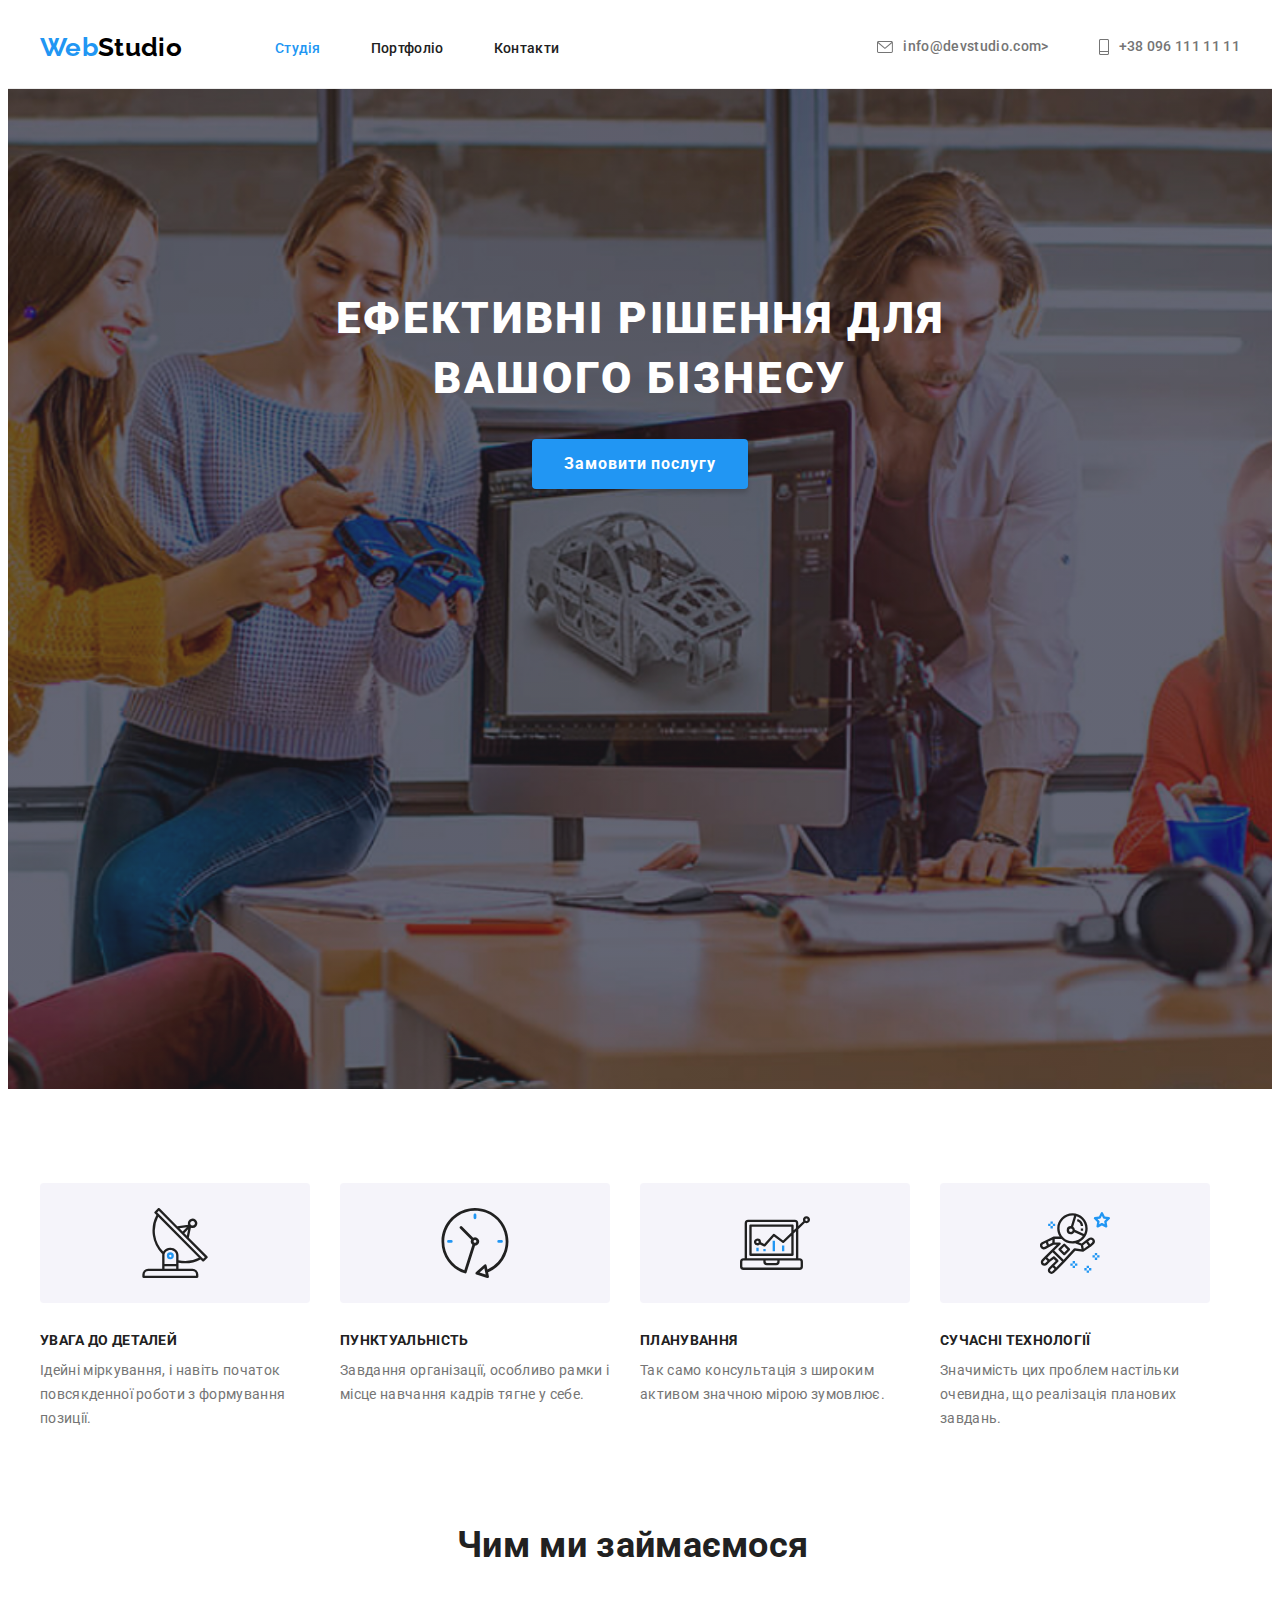
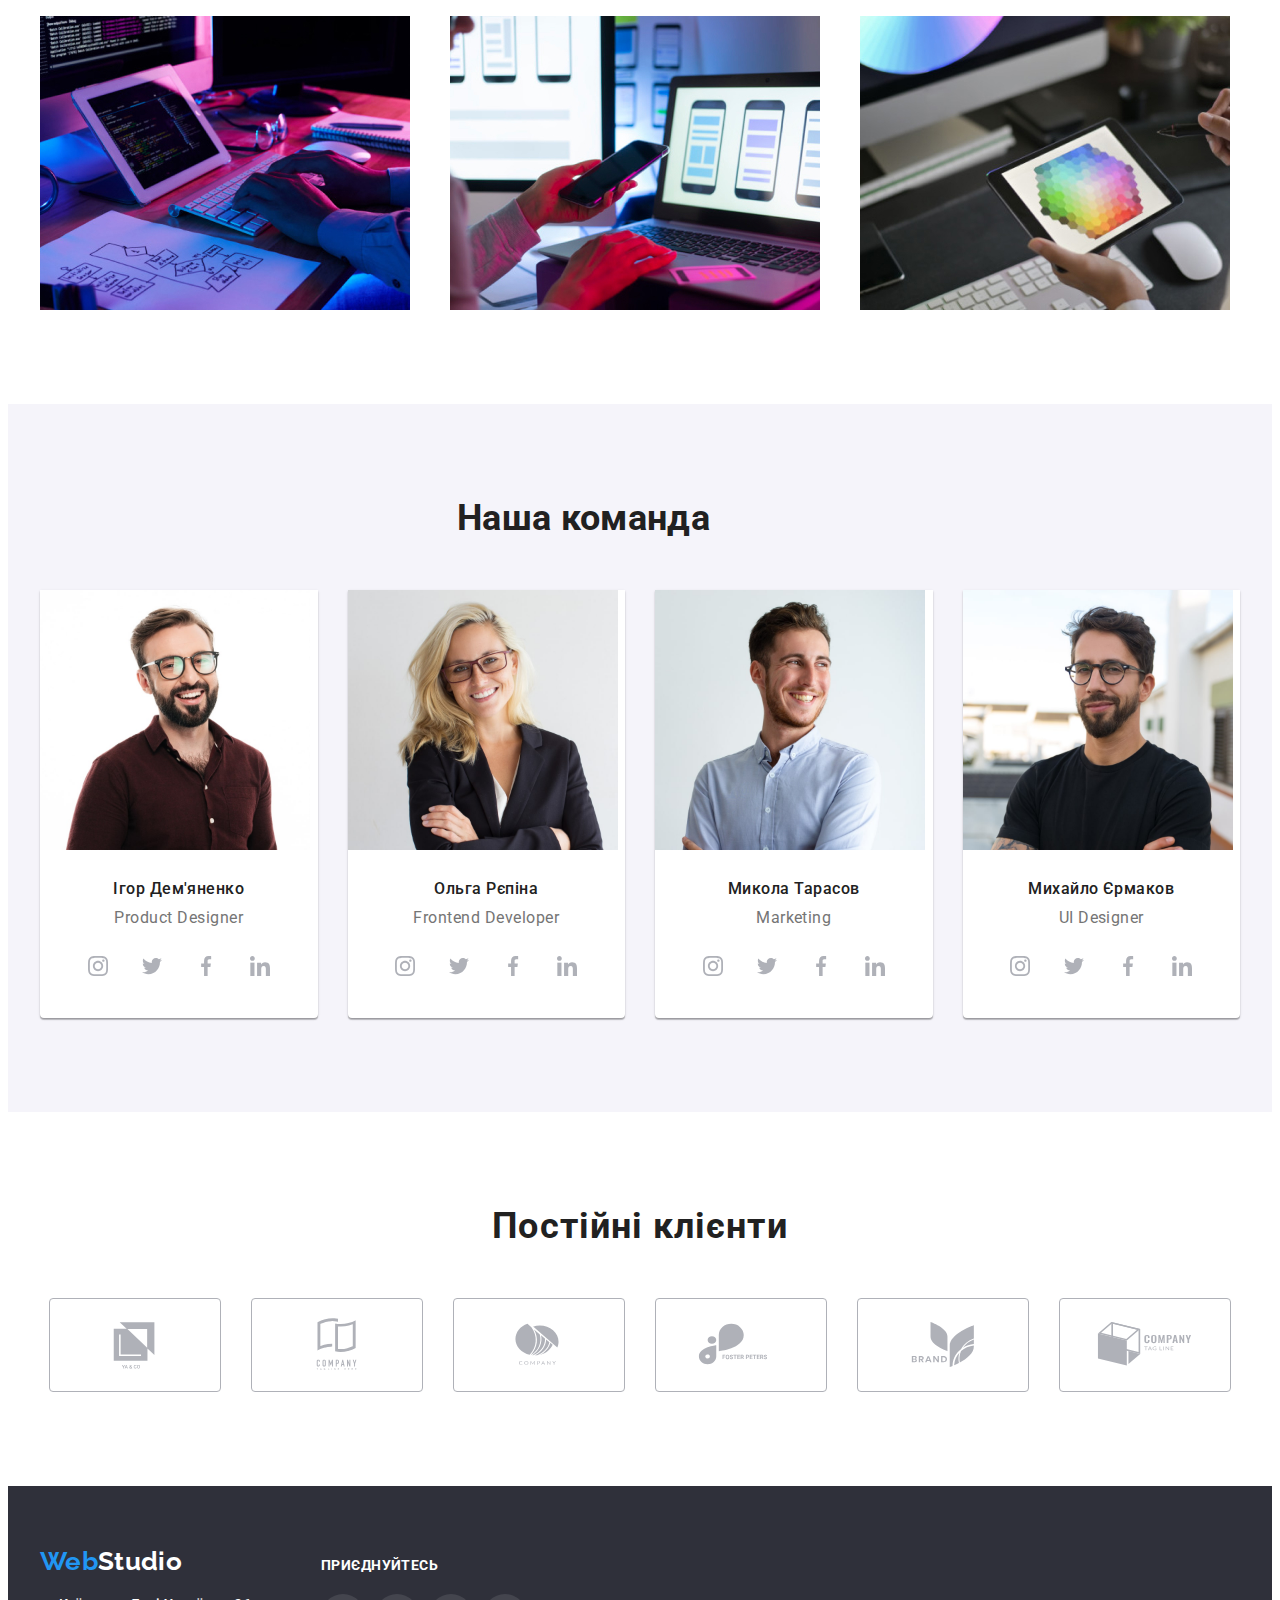
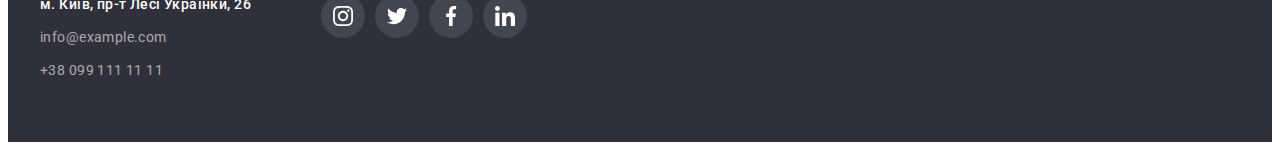
==== index.html @ e4e2955c "update" ====
<!DOCTYPE html>
<html lang="en">
<head>
    <meta charset="UTF-8">
    <meta http-equiv="X-UA-Compatible" content="IE=edge">
    <meta name="viewport" content="width=device-width, initial-scale=1.0">
    <title>Document</title>
    <link rel="stylesheet" href="https://cdnjs.cloudflare.com/ajax/libs/modern-normalize/1.1.0/modern-normalize.min.css"
        integrity="sha512-wpPYUAdjBVSE4KJnH1VR1HeZfpl1ub8YT/NKx4PuQ5NmX2tKuGu6U/JRp5y+Y8XG2tV+wKQpNHVUX03MfMFn9Q=="
        crossorigin="anonymous" referrerpolicy="no-referrer" />
    <link rel="stylesheet" href="./css/style.css">
    <link rel="preconnect" href="https://fonts.googleapis.com">
    <link rel="preconnect" href="https://fonts.gstatic.com" crossorigin>
    <link href="https://fonts.googleapis.com/css2?family=Raleway:wght@700&family=Roboto:wght@400;500;700;900&display=swap"
        rel="stylesheet">
</head>
<body>
    <header class="header">
        <div class="container header-container"> 
<nav class="header-nav">
    <a href="" class="logo">Web<span class="header-logo">Studio</span> </a>

    <ul class="site-nav">
        <li class="header-item"><a href="./index.html" class="link current">Студія</a></li>
        <li class="header-item"><a href="./portfolio.html" class="link">Портфоліо</a></li>
        <li class="header-item"><a href="" class="link">Контакти</a></li>

    </ul>
</nav>
     <ul class="auth-nav">
       <li><a href="mailto:info@devstudio.com" class="auth-link">
        <svg class="auth-nav-icon" width="16" height="12">
            <use href="./img/symbol-defs.svg#icon-envelope"></use>
        </svg>
        info@devstudio.com>
        
       </a></li>
       <li><a href="tel:+380961111111" class="auth-link auth-tel">
        <svg class="auth-nav-icon" width="10" height="16">
            <use href="./img/symbol-defs.svg#icon-vector"></use>
        </svg>
        +38 096 111 11 11</a></li>

     </ul>
        </div>
       
    </header >
    <main>
        <section class="hero section">
            <div class="container">
                <h1 class="hero-title">ЕФЕКТИВНІ РІШЕННЯ ДЛЯ ВАШОГО БІЗНЕСУ</h1>
                <button type="button" class="hero-btn">Замовити послугу</button>


            </div>
           
        </section>
        
            
           
       
        <section class="advantages section">
            <div class="container">
                <ul class="advantages-list">
                    <li class="advantages-item icon-antenna">
                        <h3 class="advantages-title">УВАГА ДО ДЕТАЛЕЙ</h3>
                        <p class="advantages-text">Ідейні міркування, і навіть початок повсякденної роботи з формування позиції.</p>
                    </li>
                    <li class="advantages-item icon-clock">
                        <h3 class="advantages-title">ПУНКТУАЛЬНІСТЬ</h3>
                        <p class="advantages-text">Завдання організації, особливо рамки і місце навчання кадрів тягне у себе.</p>
                    </li>
                    <li class="advantages-item icon-diagram">
                        <h3 class="advantages-title">ПЛАНУВАННЯ</h3>
                        <p class="advantages-text">Так само консультація з широким активом значною мірою зумовлює.</p>
                    </li>
                    <li class="advantages-item icon-astronaut">
                        <h3 class="advantages-title">СУЧАСНІ ТЕХНОЛОГІЇ</h3>
                        <p class="advantages-text">Значимість цих проблем настільки очевидна, що реалізація планових завдань.</p>
                    </li>
                
                </ul>

            </div>
    


        </section>
        <section class="activity section">
        <div class="container">
            <h2 class="title">Чим ми займаємося</h2>
            <ul class="activity-list">
                <li class="activity-item"><img src="./img/img.jpg" alt="програміст за своїм робочим столом" width="370" height="294"></li>
                <li class="activity-item"><img src="./img/img2.jpg" alt="разробка мобільного додатку" width="370" height="294"></li>
                <li class="activity-item"><img src="./img/img3.jpg" alt="палітра на планшеті" width="370" height="294"></li>
            </ul>

        </div>
           
        </section>
        <section class="team section">
            <div class="container">
                <h2 class="title">Наша команда</h2>
                <ul class="team-list">
                    <li class="team-item">
                    
                        <img src="./img/people-img-1.jpg" alt="фотографія Ігоря Дем'яненко" width="270" height="260">
                        <div class="team-title-text">
                            <h3 class="team-title">Ігор Дем'яненко</h3>
                            <p class="team-text">Product Designer</p>
                            <ul class="team-soc list">
                                <li class="team-soc-item">
                                    <a href="" class="team-soc-link">
                                        <svg class="team-soc-icon" width="20" height="20">
                                            <use href="./img/symbol-defs.svg#icon-instagram"></use>
                                        </svg>
                        
                                    </a>
                                </li>
                                <li class="team-soc-item">
                                    <a href="" class="team-soc-link">
                                       
                                            <svg class="team-soc-icon"  width="20" height="20">
                                                <use href="./img/symbol-defs.svg#icon-twitter"></use>
                                            </svg>
                                        
                                        </a>
                                   
                                </li>
                                <li class="team-soc-item">
                                    <a href="" class="team-soc-link">
                                        <svg class="team-soc-icon"  width="20" height="20">
                                            <use href="./img/symbol-defs.svg#icon-facebook"></use>
                                        </svg>
                                    </a>
                                </li>
                                <li class="team-soc-item">
                                    <a href="" class="team-soc-link">
                                        <svg class="team-soc-icon"  width="20" height="20">
                                            <use href="./img/symbol-defs.svg#icon-linkedin"></use>
                                        </svg>
                                    </a>
                                </li>

                            </ul>

                        </div>
                       
                    </li>
                    <li class="team-item">
                        <img src="./img/people-img-2.jpg" alt="фотографія Ольги Рєпіної" width="270" height="260">
                        <div class="team-title-text">
                        <h3 class="team-title">Ольга Рєпіна</h3>
                        <p class="team-text">Frontend Developer</p>
                        <ul class="team-soc list">
                            <li class="team-soc-item">
                                <a href="" class="team-soc-link">
                                    <svg class="team-soc-icon"  width="20" height="20">
                                        <use href="./img/symbol-defs.svg#icon-instagram"></use>
                                    </svg>
                        
                                </a>
                            </li>
                            <li class="team-soc-item">
                                <a href="" class="team-soc-link">
                        
                                    <svg class="team-soc-icon"  width="20" height="20">
                                        <use href="./img/symbol-defs.svg#icon-twitter"></use>
                                    </svg>
                        
                                </a>
                                
                            </li>
                            <li class="team-soc-item">
                                <a href="" class="team-soc-link">
                                    <svg class="team-soc-icon"  width="20" height="20">
                                        <use href="./img/symbol-defs.svg#icon-facebook"></use>
                                    </svg>
                                </a>
                            </li>
                            <li class="team-soc-item">
                                <a href="" class="team-soc-link">
                                    <svg class="team-soc-icon"  width="20" height="20">
                                        <use href="./img/symbol-defs.svg#icon-linkedin"></use>
                                    </svg>
                                </a>
                            </li>
                        
                        </ul>
                        </div>
                        
                    </li>
                    <li class="team-item">
                        <img src="./img/people-img-3.jpg" alt="фотографія Миколи Тарасова" width="270" height="260">
                        <div class="team-title-text">
                        <h3 class="team-title">Микола Тарасов</h3>
                        <p class="team-text">Marketing</p>
                        <ul class="team-soc list">
                            <li class="team-soc-item">
                                <a href="" class="team-soc-link">
                                    <svg class="team-soc-icon"  width="20" height="20">
                                        <use href="./img/symbol-defs.svg#icon-instagram"></use>
                                    </svg>
                        
                                </a>
                            </li>
                            <li class="team-soc-item">
                                <a href="" class="team-soc-link">
                        
                                    <svg class="team-soc-icon"  width="20" height="20">
                                        <use href="./img/symbol-defs.svg#icon-twitter"></use>
                                    </svg>
                        
                                </a>
                                
                            </li>
                            <li class="team-soc-item">
                                <a href="" class="team-soc-link">
                                    <svg class="team-soc-icon"  width="20" height="20">
                                        <use href="./img/symbol-defs.svg#icon-facebook"></use>
                                    </svg>
                                </a>
                            </li>
                            <li class="team-soc-item">
                                <a href="" class="team-soc-link">
                                    <svg class="team-soc-icon"  width="20" height="20">
                                        <use href="./img/symbol-defs.svg#icon-linkedin"></use>
                                    </svg>
                                </a>
                            </li>
                        
                        </ul>
                        </div>
                        
                    </li>
                    <li class="team-item">
                        <img src="./img/people-img-4.jpg" alt="фотографія Михайла Єрмакова" width="270" height="260">
                        <div class="team-title-text">
                        <h3 class="team-title">Михайло Єрмаков</h3>
                        <p class="team-text">UI Designer</p>
                        <ul class="team-soc list">
                            <li class="team-soc-item">
                                <a href="" class="team-soc-link">
                                    <svg class="team-soc-icon"  width="20" height="20">
                                        <use href="./img/symbol-defs.svg#icon-instagram"></use>
                                    </svg>
                        
                                </a>
                            </li>
                            <li class="team-soc-item">
                                <a href="" class="team-soc-link">
                        
                                    <svg class="team-soc-icon"  width="20" height="20">
                                        <use href="./img/symbol-defs.svg#icon-twitter"></use>
                                    </svg>
                        
                                </a>
                                
                            </li>
                            <li class="team-soc-item">
                                <a href="" class="team-soc-link">
                                    <svg class="team-soc-icon"  width="20" height="20">
                                        <use href="./img/symbol-defs.svg#icon-facebook"></use>
                                    </svg>
                                </a>
                            </li>
                            <li class="team-soc-item">
                                <a href="" class="team-soc-link">
                                    <svg class="team-soc-icon"  width="20" height="20">
                                        <use href="./img/symbol-defs.svg#icon-linkedin"></use>
                                    </svg>
                                </a>
                            </li>
                        
                        </ul>
                        </div>
                       
                    </li>
                </ul>

            </div>
            
        
        </section>
        <section class="section customers">
            <div class="container">
                <h2 class="customers-title">Постійні клієнти</h2>
              
                    <ul class="customer-list">
                        <li class="customers-item"><a href="" class="customers-link">
                                <svg class="customers-icon" width="106" height="60">
                                    <use href="./img/symbol-defs.svg#icon-client1"></use>
                                </svg>
                
                            </a></li>
                        <li class="customers-item"><a href="" class="customers-link">
                                <svg class="customers-icon" width="106" height="60">
                                    <use href="./img/symbol-defs.svg#icon-client2"></use>
                                </svg>
                
                            </a></li>
                        <li class="customers-item"><a href="" class="customers-link">
                                <svg class="customers-icon" width="106" height="60">
                                    <use href="./img/symbol-defs.svg#icon-client3"></use>
                                </svg>
                            </a></li>
                        <li class="customers-item"><a href="" class="customers-link">
                                <svg class="customers-icon" width="106" height="60">
                                    <use href="./img/symbol-defs.svg#icon-client4"></use>
                                </svg>
                            </a></li>
                        <li class="customers-item"><a href="" class="customers-link">
                                <svg class="customers-icon" width="106" height="60">
                                    <use href="./img/symbol-defs.svg#icon-client5"></use>
                                </svg>
                            </a></li>
                        <li class="customers-item"><a href="" class="customers-link">
                                <svg class="customers-icon" width="106" height="60">
                                    <use href="./img/symbol-defs.svg#icon-client6"></use>
                                </svg>
                            </a></li>
                    </ul>
                
                
               


            </div>
           
        </section>
    </main>
    <footer class="footer">
       
        <div class="container footer-container">
            <div class="footer-address">
                <a href="" class="logo logo-footer">Web<span class="footer-logo">Studio</span> </a>
                <address class="footer-adrs">
                    <ul>
                        <li class="footer-item"><a href="https://goo.gl/maps/gUoSjLZ9ERS9RMpM6" target="blank"
                                rel="noopener noreferrer nofollow" class="address link">м. Київ, пр-т Лесі Українки, 26</a></li>
                        <li class="footer-item"><a href="mailto:info@example.com" class="link-footer">info@example.com</a></li>
                        <li class="footer-item"><a href="tel:+380991111111" class="link-footer">+38 099 111 11 11</a></li>
                
                    </ul>
                </address>

            </div>
          
            <div class="footer-social">
            
                <p class="footer-title">
                    ПРИЄДНУЙТЕСЬ
            
                </p>
            
                <ul class="footer-soc list">
                    <li class="footer-soc-item">
                        <a href="" class="footer-soc-link">
                            <svg class="footer-soc-icon"  width="20" height="20">
                                <use href="./img/symbol-defs.svg#icon-instagram"></use>
                            </svg>
            
                        </a>
                    </li>
                    <li class="footer-soc-item">
                        <a href="" class="footer-soc-link">
                            <svg class="footer-soc-icon" width="20" height="20">
                                <use href="./img/symbol-defs.svg#icon-twitter"></use>
                            </svg>
            
                        </a>
                    </li>
                    <li class="footer-soc-item">
                        <a href="" class="footer-soc-link">
                            <svg class="footer-soc-icon"  width="20" height="20">
                                <use href="./img/symbol-defs.svg#icon-facebook"></use>
                            </svg>
            
                        </a>
                    </li>
                    <li class="footer-soc-item">
                        <a href="" class="footer-soc-link">
                            <svg class="footer-soc-icon"  width="20" height="20">
                                <use href="./img/symbol-defs.svg#icon-linkedin"></use>
                            </svg>
            
                        </a>
                    </li>
            
                </ul>
            </div>

        </div>
        
       
       
           
      
    
    </footer>
    
    
    
    
    </body>
    
    </html>
---- css/style.css ----
:root{
        --primary-text-color: #757575;
        --title-color: #212121;
        --accent-color: #2196F3;
        --bg-white-color: #F5F5F5;
        --primary-white-color: #FFFFFF;
        --hero-footer-bg-color: #2F303A;
        --team-bg-color: #F5F4FA;
        --button-bg-color: #188CE8;
        --footer-mail-tel-color: rgba(255, 255, 255, 0.6);
        --bg-bt-portfolio: #F5F4FA;
        --border-bottom-color: #ECECEC;
        --team-icon: #AFB1B8;


}
p, h1, h2, h3, h4, h5, h6{
        margin: 0;
}
ul, ol{
        margin: 0;
        padding-left: 0;
}


li {
        list-style: none;
}

body {
        background-color: var(--primary-white-color);
        font-family: Roboto, sans-serif;
        letter-spacing: 0.02em;

        
}

a{
        text-decoration: none;
}

img{
        display: block;
        max-width: 100%;
        height: auto;
}
/* стилі для index.html */

.section{
        padding-top: 94px;
        padding-bottom: 94px;
}


.container{
width: 1200px;
margin-left: auto;
margin-right: auto;
padding-left: 15px;
padding-right: 15px;
}

/* ------------HEADER----------- */

.header{
        padding-top: 24px;
        padding-bottom: 25px;
        border-bottom: 1px solid var(--border-bottom-color);
        
 
}
.header-container{
        display: flex;
        align-items: center;
       
}
.header-nav{
        display: flex;
        align-items: center;
}
.site-nav{
        display: flex;
}
.auth-nav{
        display: flex;
        margin-left: auto;
        align-items: center;
        
}
.auth-tel{
        margin-left: 50px;
}
.header-item:not(:last-child) {
        margin-right: 50px;
}
.logo{
        margin-right: 93px;
}



/* logo */


.logo {
        font-weight: 700;
        font-size: 26px;
        line-height: 1.19;
       
        
      
        color: var(--accent-color);
        font-family: Raleway, cursive;
}

.header-logo {
        color: #000000;
        font-family: Raleway, cursive;
        
}


/* site nav */


.link 
{
        font-weight: 500;
        font-size: 14px;
        line-height: 1.14;
        color: var(--title-color);
        display: inline-block;
        background-color: transparent;
        
      
}
.current {
        color: var(--accent-color);
}


/* auth nav */
.auth-link{
        font-weight: 500;
        font-size: 14px;
        line-height: 1.14;
        color: var(--primary-text-color);
        display: flex;
        align-items: center;
        justify-content: center;
        
        
} 



.auth-link:hover, .auth-link:focus{
        color: var(--accent-color);
}

.auth-nav-icon{
        display: flex;
        align-items: center;
        margin-right: 10px;
        fill: currentColor;
}




/* hero */
.hero{
        background-color: var(--hero-footer-bg-color);
        text-align: center;
        padding-top: 200px;
        padding-bottom: 200px;
        margin-right: auto;
        margin-left: auto;
        
        height: 600px;
        

}
.hero{
        max-width: 1600px;
        background-image: linear-gradient(
                rgba(47, 48, 58, 0.4),
                rgba(47, 48, 58, 0.4)
                ),
        url(../img/hero-bg.jpg);
        background-repeat: no-repeat;
        background-position: center;
        background-size: cover;
}



.hero-title{
        max-width: 696px;
        font-weight: 900;
        font-size: 44px;
        line-height: 1.36;
       
        letter-spacing: 0.06em;
        margin-bottom: 30px;
        margin-right: auto;
        margin-left: auto;

        
       
        color: var(--primary-white-color);
}

.hero-btn{
       
        color: var(--primary-white-color);
        background-color: var(--accent-color);
        cursor: pointer;
        font-family: 'Roboto';
        font-weight: 700;
        font-size: 16px;
        line-height: 1.87;
        letter-spacing: 0.06em;
        border: 1px solid transparent;
        border-radius: 4px;
        box-shadow: 0px 4px 4px rgba(0, 0, 0, 0.15);
        
        padding: 10px 32px;
        display: inline-block;
        min-width: 200px;
        border: none;

}
        

.hero-btn:hover, .hero-btn:focus{
        background-color: var(--button-bg-color);
}




/* advantages */


.advantages-list{
        display: flex;
}

.advantages-item:not(:last-child){
        margin-right: 30px;

}



.advantages .activity{
        background-color: var(--bg-white-color);

}
.advantages-title{
        font-weight: 700;
        font-size: 14px;
        line-height: 1.14;
      
        color: var(--title-color);
        margin-bottom: 10px;
}
.advantages-text{
       
        font-size: 14px;
        line-height: 1.71;
        color: var(--primary-text-color);
        max-width: 270px;
        
}
.advantages-item::before{
        content: "";
        display: block;
        height: 120px;
        background-size: contain;
        margin-bottom: 30px;
       
        background: var(--team-bg-color);
        border-radius: 4px;
        
}
.icon-antenna::before{
        background-image: url(../img/antenna.svg);
        background-repeat: no-repeat;
        background-position: center;
}
.icon-clock::before{
        background-image: url(../img/clock.svg);
        background-repeat: no-repeat;
        background-position: center;
}
.icon-diagram::before{
        background-image: url(../img/diagram.svg);
        background-repeat: no-repeat;
        background-position: center;
}
.icon-astronaut::before{
        background-image: url(../img/astronaut.svg);
        background-repeat: no-repeat;
        background-position: center;

}
/* title */


.activity-list{
        display: flex;
        column-gap: 30px;
        
}
.activity-item{
        width: calc((100% - 60px) / 3);
}
.activity{
        padding-top: 0;
}
.title{
        font-weight: 700;
        font-size: 36px;
        line-height: 1.16;
        color: var(--title-color);
        max-width: 366px;
        margin-right: auto;
        margin-left: auto;
        margin-bottom: 50px;
}

/* team */
.team{
        background-color: var(--team-bg-color);
        
}
.team-title{
        font-weight: 500;
        font-size: 16px;
        line-height: 1.18;
        text-align: center;
        letter-spacing: 0.03em;
        color: var(--title-color);
        min-width: 264px;
        margin-right: 0;
        
        
   
        
        
}
        
.team-list{
        display: flex;
        column-gap: 30px;
}
.team-item{
        background-color: #FFFFFF;
        box-shadow: 0px 1px 3px rgba(0, 0, 0, 0.12), 0px 1px 1px rgba(0, 0, 0, 0.14), 0px 2px 1px rgba(0, 0, 0, 0.2);
        border-radius: 0px 0px 4px 4px;
        width: calc((100% - 90px) / 4);

       
}

.team-text{
        
        font-size: 16px;
        line-height: 1.18;
        text-align: center;
        letter-spacing: 0.03em;
        color: var(--primary-text-color);
        margin-top: 10px;
        margin-bottom: 16px;
       
       
}
.team-title-text{
        padding-top: 30px;
        padding-bottom: 30px;
        
}
.team-soc{
        display: flex;
        justify-content: center;
        gap: 10px;
        
}


.team-soc-link{
        width: 44px;
        height: 44px;
        border-radius: 50%;
        background-color: var(--primary-white-color);

        display: flex;
        align-items: center;
        justify-content: center;
        


}
.team-soc-link:hover, .team-soc-link:focus{
        background-color: var(--accent-color);

}
.team-soc-link:hover .team-soc-icon, .team-soc-link:focus .team-soc-icon  {
        fill: var(--primary-white-color);
}
.team-soc-icon{
        fill: var(--team-icon) ;
}

/* customers */

.customers-title{
        font-weight: 700;
        font-size: 36px;
        line-height: 1.16;
        text-align: center;
        letter-spacing: 0.03em;
        color: var(--title-color);
        margin-bottom: 50px;
}

.customers-icon{
        fill: var(--team-icon);
}

.customers-link{
        width: 170px;
        height: 92px;
        display: flex;
        justify-content: center;
        align-items: center;
        

        border: 1px solid #AFB1B8;
        border-radius: 4px;
        
}
.customers-link:hover, .customers-link:focus{
        color: var(--accent-color);
        border-color: var(--accent-color)

}
.customers-icon:hover, .customers-icon:focus{
        fill: var(--accent-color);
}
.customer-list{
        display: flex;
        justify-content: center;
        gap: 30px;
}



/* footer */
.footer{
        font-family: Roboto;

        background-color: var(--hero-footer-bg-color);
        padding-top: 60px;
        padding-bottom: 60px;
        
        
}


.footer-logo{
        color: var(--primary-white-color);
       

}
.logo-footer{
        margin-right: 0;
        
}

.footer-adrs{
        font-size: 14px;
        line-height: 1.71;
        letter-spacing: 0.03em;
        font-style: normal;
}

.footer-item:not(:last-child) {
        margin-bottom: 9px;

}

.address{

        color: var(--primary-white-color);
        margin-top: 20px;
        
        
}
.address:hover, .address:focus{
        color: var(--accent-color);
}
.link-footer{
       
        color: var(--footer-mail-tel-color);
        margin-top: 9px;
        
        
        

}

.link-footer:hover, .link-footer:focus{
        color: var(--accent-color);

}
.footer-container{
        display: flex;
        align-items: baseline;
}
.footer-address{
        margin-right: 70px;
}

.footer-soc-link{
        display: flex;
        justify-content: center;
        align-items: center;
        width: 44px;
        height: 44px;
        border-radius: 50%;
        background-color: rgba(255, 255, 255, 0.1);

       
        
        
        
}
.footer-soc-icon{
        fill: var(--primary-white-color)
}
.footer-soc-link:hover,
.footer-soc-link:focus {
        background-color: var(--accent-color);

}
.footer-soc{
        display: flex;
        justify-content: center;
        gap: 10px;
}
.footer-title{
        
        
        font-family: 'Roboto';
        font-style: normal;
        font-weight: 700;
        font-size: 14px;
        line-height: 1.14;
        letter-spacing: 0.03em;
        text-transform: uppercase;
        color: var(--primary-white-color);
        margin-bottom: 20px;
        
}
/* стилі для portfolio.html */

/* portfolio button*/


.text-button{

        font-family: 'Roboto';
        font-style: normal;
        font-weight: 500;
        font-size: 16px;
        line-height: 1.62;
        letter-spacing: 0.03em;
        color: var(--title-color);

        background: var(--bg-bt-portfolio);
        border-radius: 4px;
        border-width: 0;
        cursor: pointer;
        padding: 6px 22px;




      
}
.portfolio-button{
        display: flex;
        align-items: center;
        justify-content: center;
        margin-bottom: 50px;
        border: transparent;
        
}
.button-item:not(:last-child) {
        margin-right: 8px;
}





.text-button:hover, .text-button:focus{
        color: var(--primary-white-color);
        background-color: var(--accent-color);
        box-shadow: 0px 3px 1px rgba(0, 0, 0, 0.1), 0px 1px 2px rgba(0, 0, 0, 0.08), 0px 2px 2px rgba(0, 0, 0, 0.12);
        border-radius: 4px;
}

/* portfolio  */

.portfolio-item{
background: var(--primary-white-color);
       



}
.portfolio-list{
        display: flex;
        flex-wrap: wrap;
        gap: 30px;
        padding: 0;

}
.portfolio-item{
        width: calc((100% - 60px) / 3);
      
}
.portfolio-link{
        display: block;
}
.portfolio-link:hover, .portfolio-link:focus{
        
        box-shadow: 0px 1px 1px rgba(0, 0, 0, 0.12), 0px 4px 4px rgba(0, 0, 0, 0.06), 1px 4px 6px rgba(0, 0, 0, 0.16);
        }


        



.portfolio-title{
        font-weight: 700;
        font-size: 18px;
        line-height: 2;
        letter-spacing: 0.06em;
        color: var(--title-color);
        margin-bottom: 4px;
       
        


}

        
       

.portfolio-text{
        font-size: 16px;
        line-height: 1.87;
        letter-spacing: 0.03em;
        color: var(--primary-text-color);
       
      
        
        
}



.portfolio-item-container{
        border-right: 1px solid #EEEEEE;
        border-left: 1px solid #EEEEEE;
        border-bottom: 1px solid #EEEEEE;
        padding: 20px 24px;
        
}
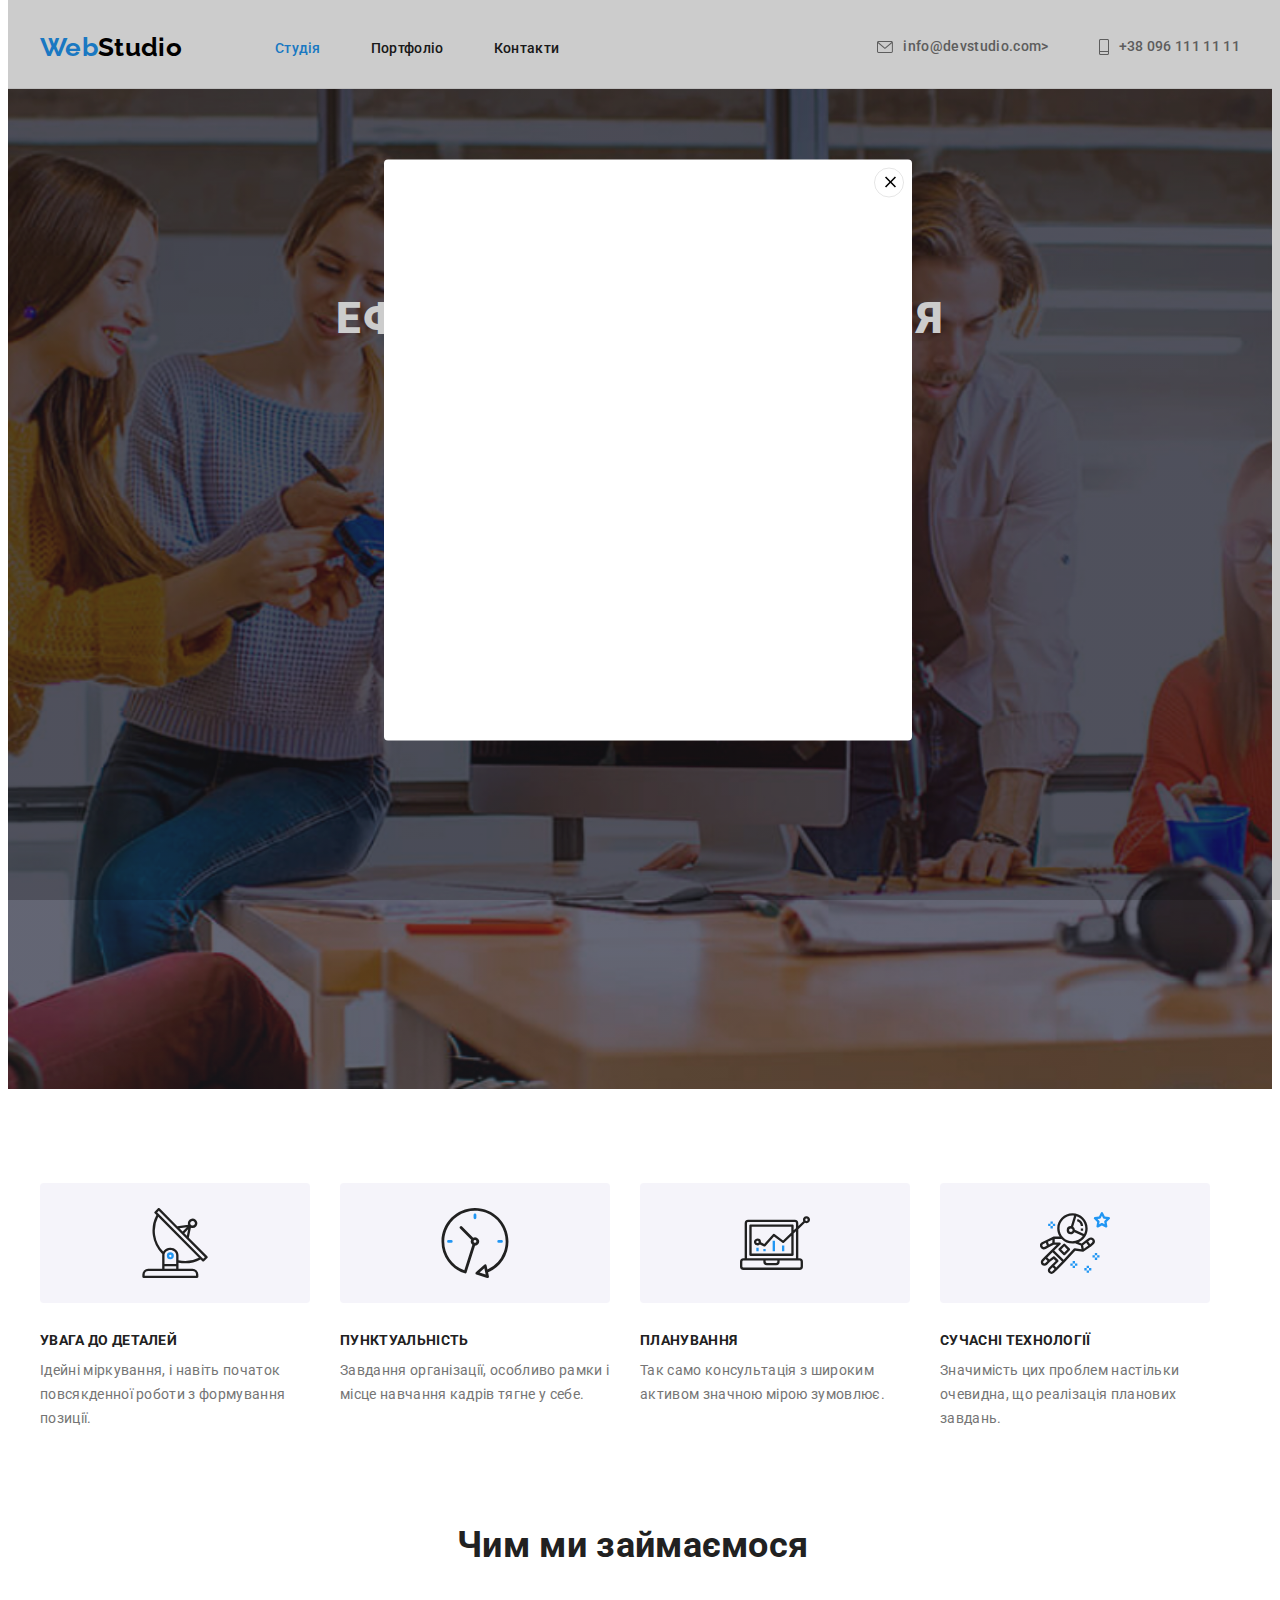
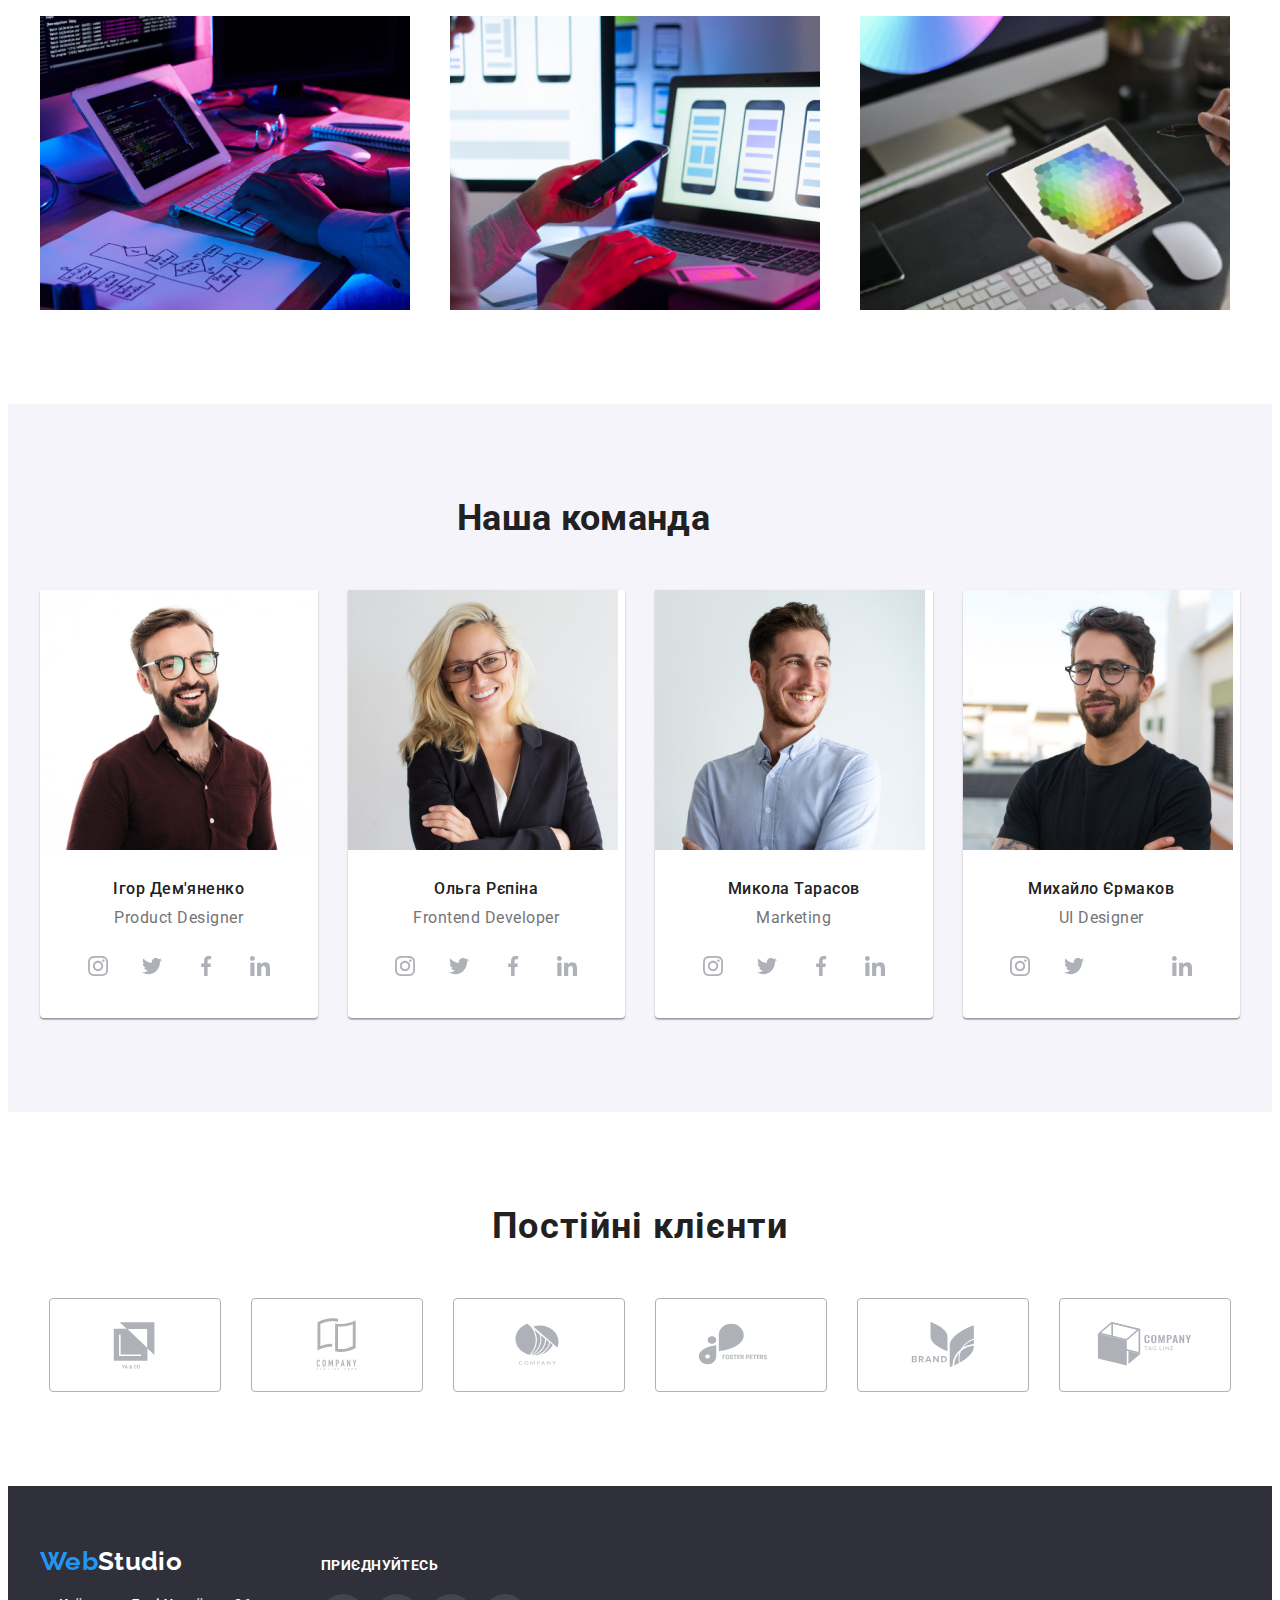
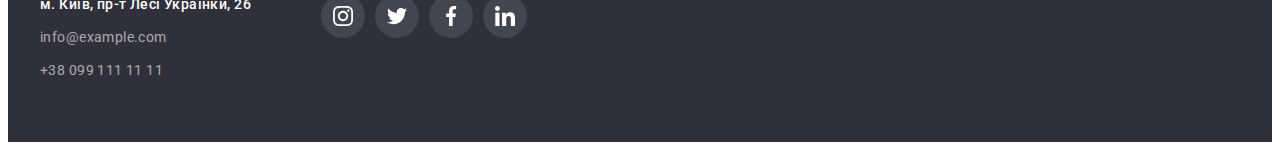
==== commit 7550496e: "updated" ====
--- a/index.html
+++ b/index.html
@@ -30,14 +30,14 @@
      <ul class="auth-nav">
        <li><a href="mailto:info@devstudio.com" class="auth-link">
         <svg class="auth-nav-icon" width="16" height="12">
-            <use href="./img/symbol-defs.svg#icon-envelope"></use>
+            <use href="./img/icons.svg#icon-envelope"></use>
         </svg>
         info@devstudio.com>
         
        </a></li>
        <li><a href="tel:+380961111111" class="auth-link auth-tel">
         <svg class="auth-nav-icon" width="10" height="16">
-            <use href="./img/symbol-defs.svg#icon-vector"></use>
+            <use href="./img/icons.svg#icon-vector"></use>
         </svg>
         +38 096 111 11 11</a></li>
 
@@ -112,7 +112,7 @@
                                 <li class="team-soc-item">
                                     <a href="" class="team-soc-link">
                                         <svg class="team-soc-icon" width="20" height="20">
-                                            <use href="./img/symbol-defs.svg#icon-instagram"></use>
+                                            <use href="./img/icons.svg#icon-instagram"></use>
                                         </svg>
                         
                                     </a>
@@ -121,7 +121,7 @@
                                     <a href="" class="team-soc-link">
                                        
                                             <svg class="team-soc-icon"  width="20" height="20">
-                                                <use href="./img/symbol-defs.svg#icon-twitter"></use>
+                                                <use href="./img/icons.svg#icon-twitter"></use>
                                             </svg>
                                         
                                         </a>
@@ -130,14 +130,14 @@
                                 <li class="team-soc-item">
                                     <a href="" class="team-soc-link">
                                         <svg class="team-soc-icon"  width="20" height="20">
-                                            <use href="./img/symbol-defs.svg#icon-facebook"></use>
+                                            <use href="./img/icons.svg#icon-facebook"></use>
                                         </svg>
                                     </a>
                                 </li>
                                 <li class="team-soc-item">
                                     <a href="" class="team-soc-link">
                                         <svg class="team-soc-icon"  width="20" height="20">
-                                            <use href="./img/symbol-defs.svg#icon-linkedin"></use>
+                                            <use href="./img/icons.svg#icon-linkedin"></use>
                                         </svg>
                                     </a>
                                 </li>
@@ -156,16 +156,16 @@
                             <li class="team-soc-item">
                                 <a href="" class="team-soc-link">
                                     <svg class="team-soc-icon"  width="20" height="20">
-                                        <use href="./img/symbol-defs.svg#icon-instagram"></use>
-                                    </svg>
-                        
-                                </a>
-                            </li>
-                            <li class="team-soc-item">
-                                <a href="" class="team-soc-link">
-                        
-                                    <svg class="team-soc-icon"  width="20" height="20">
-                                        <use href="./img/symbol-defs.svg#icon-twitter"></use>
+                                        <use href="./img/icons.svg#icon-instagram"></use>
+                                    </svg>
+                        
+                                </a>
+                            </li>
+                            <li class="team-soc-item">
+                                <a href="" class="team-soc-link">
+                        
+                                    <svg class="team-soc-icon"  width="20" height="20">
+                                        <use href="./img/icons.svg#icon-twitter"></use>
                                     </svg>
                         
                                 </a>
@@ -174,14 +174,14 @@
                             <li class="team-soc-item">
                                 <a href="" class="team-soc-link">
                                     <svg class="team-soc-icon"  width="20" height="20">
-                                        <use href="./img/symbol-defs.svg#icon-facebook"></use>
-                                    </svg>
-                                </a>
-                            </li>
-                            <li class="team-soc-item">
-                                <a href="" class="team-soc-link">
-                                    <svg class="team-soc-icon"  width="20" height="20">
-                                        <use href="./img/symbol-defs.svg#icon-linkedin"></use>
+                                        <use href="./img/icons.svg#icon-facebook"></use>
+                                    </svg>
+                                </a>
+                            </li>
+                            <li class="team-soc-item">
+                                <a href="" class="team-soc-link">
+                                    <svg class="team-soc-icon"  width="20" height="20">
+                                        <use href="./img/icons.svg#icon-linkedin"></use>
                                     </svg>
                                 </a>
                             </li>
@@ -199,16 +199,16 @@
                             <li class="team-soc-item">
                                 <a href="" class="team-soc-link">
                                     <svg class="team-soc-icon"  width="20" height="20">
-                                        <use href="./img/symbol-defs.svg#icon-instagram"></use>
-                                    </svg>
-                        
-                                </a>
-                            </li>
-                            <li class="team-soc-item">
-                                <a href="" class="team-soc-link">
-                        
-                                    <svg class="team-soc-icon"  width="20" height="20">
-                                        <use href="./img/symbol-defs.svg#icon-twitter"></use>
+                                        <use href="./img/icons.svg#icon-instagram"></use>
+                                    </svg>
+                        
+                                </a>
+                            </li>
+                            <li class="team-soc-item">
+                                <a href="" class="team-soc-link">
+                        
+                                    <svg class="team-soc-icon"  width="20" height="20">
+                                        <use href="./img/icons.svg#icon-twitter"></use>
                                     </svg>
                         
                                 </a>
@@ -217,14 +217,14 @@
                             <li class="team-soc-item">
                                 <a href="" class="team-soc-link">
                                     <svg class="team-soc-icon"  width="20" height="20">
-                                        <use href="./img/symbol-defs.svg#icon-facebook"></use>
-                                    </svg>
-                                </a>
-                            </li>
-                            <li class="team-soc-item">
-                                <a href="" class="team-soc-link">
-                                    <svg class="team-soc-icon"  width="20" height="20">
-                                        <use href="./img/symbol-defs.svg#icon-linkedin"></use>
+                                        <use href="./img/icons.svg#icon-facebook"></use>
+                                    </svg>
+                                </a>
+                            </li>
+                            <li class="team-soc-item">
+                                <a href="" class="team-soc-link">
+                                    <svg class="team-soc-icon"  width="20" height="20">
+                                        <use href="./img/icons.svg#icon-linkedin"></use>
                                     </svg>
                                 </a>
                             </li>
@@ -242,16 +242,16 @@
                             <li class="team-soc-item">
                                 <a href="" class="team-soc-link">
                                     <svg class="team-soc-icon"  width="20" height="20">
-                                        <use href="./img/symbol-defs.svg#icon-instagram"></use>
-                                    </svg>
-                        
-                                </a>
-                            </li>
-                            <li class="team-soc-item">
-                                <a href="" class="team-soc-link">
-                        
-                                    <svg class="team-soc-icon"  width="20" height="20">
-                                        <use href="./img/symbol-defs.svg#icon-twitter"></use>
+                                        <use href="./img/icons.svg#icon-instagram"></use>
+                                    </svg>
+                        
+                                </a>
+                            </li>
+                            <li class="team-soc-item">
+                                <a href="" class="team-soc-link">
+                        
+                                    <svg class="team-soc-icon"  width="20" height="20">
+                                        <use href="./img/icons.svg#icon-twitter"></use>
                                     </svg>
                         
                                 </a>
@@ -260,14 +260,14 @@
                             <li class="team-soc-item">
                                 <a href="" class="team-soc-link">
                                     <svg class="team-soc-icon"  width="20" height="20">
-                                        <use href="./img/symbol-defs.svg#icon-facebook"></use>
-                                    </svg>
-                                </a>
-                            </li>
-                            <li class="team-soc-item">
-                                <a href="" class="team-soc-link">
-                                    <svg class="team-soc-icon"  width="20" height="20">
-                                        <use href="./img/symbol-defs.svg#icon-linkedin"></use>
+                                        <use href="./img/icons.svg.svg#icon-facebook"></use>
+                                    </svg>
+                                </a>
+                            </li>
+                            <li class="team-soc-item">
+                                <a href="" class="team-soc-link">
+                                    <svg class="team-soc-icon"  width="20" height="20">
+                                        <use href="./img/icons.svg#icon-linkedin"></use>
                                     </svg>
                                 </a>
                             </li>
@@ -286,37 +286,37 @@
             <div class="container">
                 <h2 class="customers-title">Постійні клієнти</h2>
               
-                    <ul class="customer-list">
-                        <li class="customers-item"><a href="" class="customers-link">
-                                <svg class="customers-icon" width="106" height="60">
-                                    <use href="./img/symbol-defs.svg#icon-client1"></use>
-                                </svg>
-                
-                            </a></li>
-                        <li class="customers-item"><a href="" class="customers-link">
-                                <svg class="customers-icon" width="106" height="60">
-                                    <use href="./img/symbol-defs.svg#icon-client2"></use>
-                                </svg>
-                
-                            </a></li>
-                        <li class="customers-item"><a href="" class="customers-link">
-                                <svg class="customers-icon" width="106" height="60">
-                                    <use href="./img/symbol-defs.svg#icon-client3"></use>
-                                </svg>
-                            </a></li>
-                        <li class="customers-item"><a href="" class="customers-link">
-                                <svg class="customers-icon" width="106" height="60">
-                                    <use href="./img/symbol-defs.svg#icon-client4"></use>
-                                </svg>
-                            </a></li>
-                        <li class="customers-item"><a href="" class="customers-link">
-                                <svg class="customers-icon" width="106" height="60">
-                                    <use href="./img/symbol-defs.svg#icon-client5"></use>
-                                </svg>
-                            </a></li>
-                        <li class="customers-item"><a href="" class="customers-link">
-                                <svg class="customers-icon" width="106" height="60">
-                                    <use href="./img/symbol-defs.svg#icon-client6"></use>
+                    <ul class="customers-list">
+                        <li class="customers-item"><a href="" class="customers-link">
+                                <svg class="customers-icon" width="106" height="60">
+                                    <use href="./img/icons.svg#icon-client1"></use>
+                                </svg>
+                
+                            </a></li>
+                        <li class="customers-item"><a href="" class="customers-link">
+                                <svg class="customers-icon" width="106" height="60">
+                                    <use href="./img/icons.svg#icon-client2"></use>
+                                </svg>
+                
+                            </a></li>
+                        <li class="customers-item"><a href="" class="customers-link">
+                                <svg class="customers-icon" width="106" height="60">
+                                    <use href="./img/icons.svg#icon-client3"></use>
+                                </svg>
+                            </a></li>
+                        <li class="customers-item"><a href="" class="customers-link">
+                                <svg class="customers-icon" width="106" height="60">
+                                    <use href="./img/icons.svg#icon-client4"></use>
+                                </svg>
+                            </a></li>
+                        <li class="customers-item"><a href="" class="customers-link">
+                                <svg class="customers-icon" width="106" height="60">
+                                    <use href="./img/icons.svg#icon-client5"></use>
+                                </svg>
+                            </a></li>
+                        <li class="customers-item"><a href="" class="customers-link">
+                                <svg class="customers-icon" width="106" height="60">
+                                    <use href="./img/icons.svg#icon-client6"></use>
                                 </svg>
                             </a></li>
                     </ul>
@@ -357,7 +357,7 @@
                     <li class="footer-soc-item">
                         <a href="" class="footer-soc-link">
                             <svg class="footer-soc-icon"  width="20" height="20">
-                                <use href="./img/symbol-defs.svg#icon-instagram"></use>
+                                <use href="./img/icons.svg#icon-instagram"></use>
                             </svg>
             
                         </a>
@@ -365,7 +365,7 @@
                     <li class="footer-soc-item">
                         <a href="" class="footer-soc-link">
                             <svg class="footer-soc-icon" width="20" height="20">
-                                <use href="./img/symbol-defs.svg#icon-twitter"></use>
+                                <use href="./img/icons.svg#icon-twitter"></use>
                             </svg>
             
                         </a>
@@ -373,7 +373,7 @@
                     <li class="footer-soc-item">
                         <a href="" class="footer-soc-link">
                             <svg class="footer-soc-icon"  width="20" height="20">
-                                <use href="./img/symbol-defs.svg#icon-facebook"></use>
+                                <use href="./img/icons.svg#icon-facebook"></use>
                             </svg>
             
                         </a>
@@ -381,7 +381,7 @@
                     <li class="footer-soc-item">
                         <a href="" class="footer-soc-link">
                             <svg class="footer-soc-icon"  width="20" height="20">
-                                <use href="./img/symbol-defs.svg#icon-linkedin"></use>
+                                <use href="./img/icons.svg#icon-linkedin"></use>
                             </svg>
             
                         </a>
@@ -398,6 +398,16 @@
       
     
     </footer>
+    <div class="backdrop">
+        <div class="modal">
+            <button type="button" class="modal-close">
+                <svg class="modal-close-icon" width="18" height="18">
+                    <use href="./img/icons.svg#icon-close-black"></use>
+                </svg>
+            </button>
+        </div>
+    
+    </div>
     
     
     
--- a/css/style.css
+++ b/css/style.css
@@ -164,6 +164,9 @@
         margin-right: 10px;
         fill: currentColor;
 }
+.link:hover, .link:focus{
+        color: var(--accent-color);
+}
 
 
 
@@ -172,6 +175,7 @@
 .hero{
         background-color: var(--hero-footer-bg-color);
         text-align: center;
+
         padding-top: 200px;
         padding-bottom: 200px;
         margin-right: auto;
@@ -426,9 +430,8 @@
         margin-bottom: 50px;
 }
 
-.customers-icon{
-        fill: var(--team-icon);
-}
+
+
 
 .customers-link{
         width: 170px;
@@ -440,17 +443,21 @@
 
         border: 1px solid #AFB1B8;
         border-radius: 4px;
-        
+        color: #AFB1B8;
+        
+}
+.customers-icon {
+        fill: currentColor
+
 }
 .customers-link:hover, .customers-link:focus{
         color: var(--accent-color);
-        border-color: var(--accent-color)
-
-}
-.customers-icon:hover, .customers-icon:focus{
-        fill: var(--accent-color);
-}
-.customer-list{
+        border: 1px solid var(--accent-color);
+        
+
+}
+
+.customers-list{
         display: flex;
         justify-content: center;
         gap: 30px;
@@ -632,7 +639,35 @@
 }
 .portfolio-item{
         width: calc((100% - 60px) / 3);
-      
+        
+}
+.portfolio-item:hover .portfolio-top-text{
+        transform: translateY(0%);
+
+}
+
+
+.portfolio-top-wrap{
+        position: relative;
+        overflow: hidden;
+}
+
+.portfolio-top-text{
+        position: absolute;
+        top: 0;
+        left: 0;
+        height: 100%;
+        color: var(--primary-white-color);
+        font-weight: 400;
+        font-size: 18px;
+        line-height: 1.55;
+        letter-spacing: 0.03em;
+        padding: 63px 24px;
+        background-color: rgba(33, 150, 243, 0.9);
+        transform: translateY(100%);
+        transition: transform 250ms cubic-bezier(0.4, 0, 0.2, 1);
+        overflow: auto;
+
 }
 .portfolio-link{
         display: block;
@@ -683,3 +718,43 @@
         padding: 20px 24px;
         
 }
+
+.backdrop{
+        position: fixed;
+        top: 0;
+        width: 100%;
+        height: 100%;
+        background-color: rgba(0, 0, 0, 0.2);;
+}
+.modal{
+        background-color: var(--primary-white-color);
+     width: 528px;
+     min-height: 581px;  
+     border-radius: 4px;
+     position: absolute;
+     top: 50%;
+     left: 50%;
+     transform: translate(-50%, -50%); 
+}
+.modal-close{
+        
+        position: absolute;
+        justify-content: center;
+        right: 8px;
+        top: 8px;
+        width: 30px;
+        height: 30px;
+        border: 1px solid rgba(0, 0, 0, 0.1);
+        border-radius: 50%;
+        background-color: transparent;
+
+
+}
+.modal-close-icon{
+        
+        display: flex;
+        justify-content: center;
+        align-items: center;
+        fill: #000000;
+
+}
